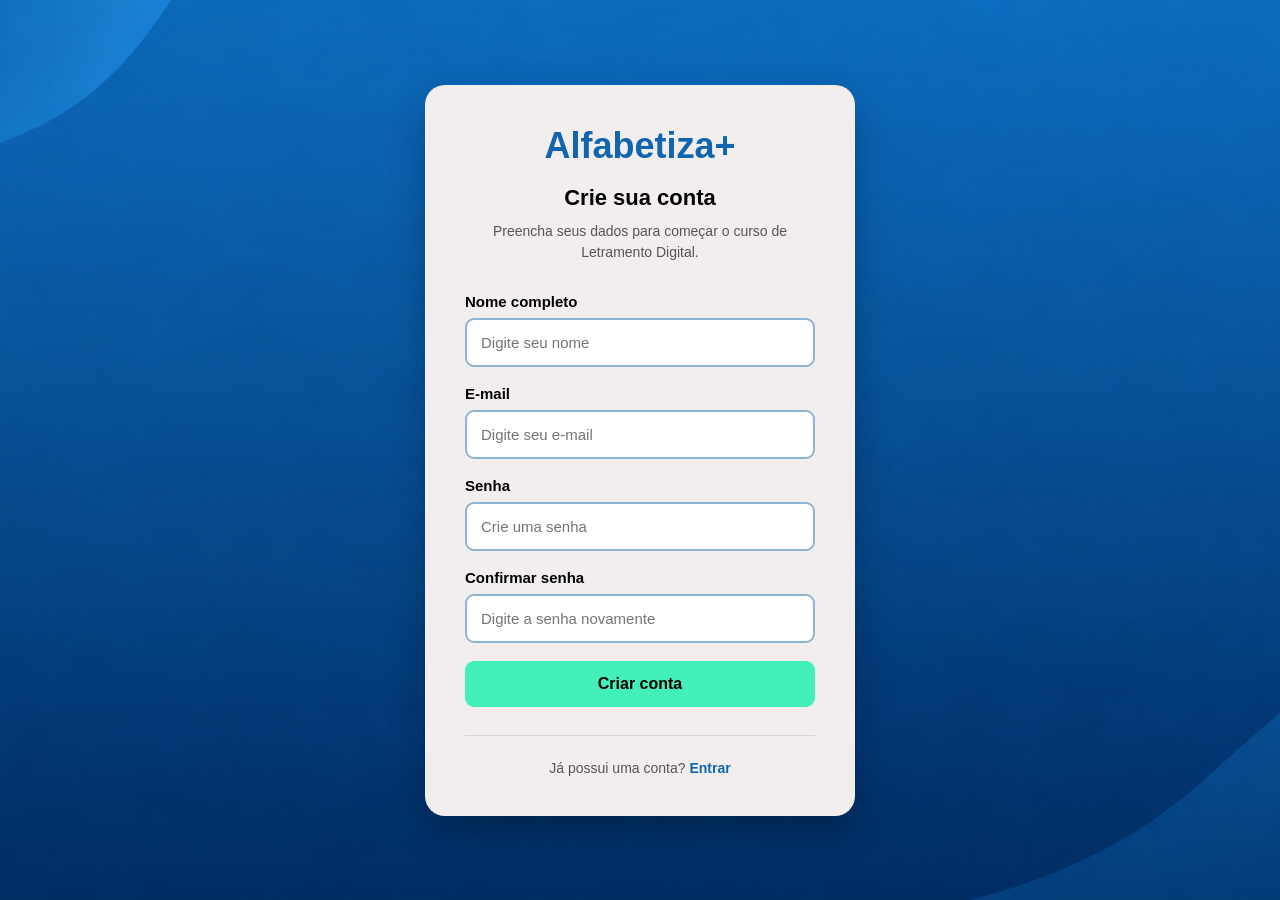
==== page_App/cadastro.html @ 1914c4fa "Fix link case sensitivity in cadastro.html correção na escrita" ====
<!DOCTYPE html>
<html lang="pt-BR">

<head>
    <meta charset="UTF-8">
    <meta name="viewport" content="width=device-width, initial-scale=1.0">

    <meta name="description" content="Alfabetiza+ - Cadastro">

    <title>Alfabetiza+ | Cadastro</title>

    <link rel="stylesheet" href="stylepagecolor.css">
</head>

<body>

    <main class="cadastro-page">

        <section class="cadastro-card">

            <header class="cadastro-header">

                <h1 class="logo">Alfabetiza+</h1>

                <h2 class="cadastro-title">
                    Crie sua conta
                </h2>

                <p class="cadastro-description">
                    Preencha seus dados para começar o curso de Letramento Digital.
                </p>

            </header>


            <form class="cadastro-form">

                <div class="form-group">

                    <label for="nome">Nome completo</label>

                    <input
                        type="text"
                        id="nome"
                        name="nome"
                        placeholder="Digite seu nome"
                        autocomplete="name"
                        required
                    >

                </div>


                <div class="form-group">

                    <label for="email">E-mail</label>

                    <input
                        type="email"
                        id="email"
                        name="email"
                        placeholder="Digite seu e-mail"
                        autocomplete="email"
                        required
                    >

                </div>


                <div class="form-group">

                    <label for="password">Senha</label>

                    <input
                        type="password"
                        id="password"
                        name="password"
                        placeholder="Crie uma senha"
                        autocomplete="new-password"
                        required
                    >

                </div>


                <div class="form-group">

                    <label for="confirm-password">
                        Confirmar senha
                    </label>

                    <input
                        type="password"
                        id="confirm-password"
                        name="confirm-password"
                        placeholder="Digite a senha novamente"
                        autocomplete="new-password"
                        required
                    >

                </div>


                <button type="submit" class="cadastro-button">
                    Criar conta
                </button>

            </form>


            <footer class="cadastro-footer">

                <p>
                    Já possui uma conta?
                    <a href="../page_App/login.html" class="login-link">
                        Entrar
                    </a>
                </p>

            </footer>

        </section>

    </main>

</body>

</html>
---- page_App/stylepagecolor.css ----
:root {

    --cor-fundo-top: #1065AE;
    --cor-fundo-bottom: #0b2e4a;

    --caixa-texto: #f2eeee;

    --texto-escuro: #000000;
    --texto-claro: #ffffff;

    --cor-botao1: #44f0b9;
    --cor-botao2: #8bb4d5;

    --cor-alerta: #f04444;
    --cor-atencao: #f0e144;

    font-family: Arial, sans-serif, Helvetica, Roboto, Inter, Verdana, Tahoma;
}



* {
    margin: 0;
    padding: 0;
    box-sizing: border-box;
}

body {
    min-height: 100vh;

    display: flex;
    justify-content: center;
    align-items: center;

    background-image:url(../page_App/icons/fundo.png) ;
    background-size: cover;
    background-position: center;
    background-repeat: no-repeat;

    color: var(--texto-claro);
}


/* ÁREA DO LOGIN*/

.login-page {
    width: 100%;
    min-height: 100vh;

    display: flex;
    justify-content: center;
    align-items: center;

    padding: 20px;
}


/*CAIXA DO LOGIN*/

.login-card {
    width: 100%;
    max-width: 430px;

    padding: 40px;

    background-color: var(--caixa-texto);

    border-radius: 20px;

    box-shadow: 0 15px 35px rgba(0, 0, 0, 0.25);

    color: var(--texto-escuro);
}


/*CABEÇALHO*/

.login-header {
    text-align: center;
    margin-bottom: 30px;
}

.logo {
    font-size: 36px;
    font-weight: 700;

    color: var(--cor-fundo-top);

    margin-bottom: 18px;
}

.login-title {
    font-size: 21px;
    line-height: 1.4;

    margin-bottom: 10px;
}

.login-description {
    font-size: 14px;
    line-height: 1.5;

    color: #555;
}


/* FORMULÁRIO*/

.login-form {
    display: flex;
    flex-direction: column;

    gap: 20px;
}

.form-group {
    display: flex;
    flex-direction: column;

    gap: 8px;
}

.form-group label {
    font-size: 15px;
    font-weight: 600;
}

.form-group input {
    width: 100%;

    padding: 14px;

    background-color: #ffffff;

    border: 2px solid var(--cor-botao2);

    border-radius: 9px;

    font-size: 15px;

    color: var(--texto-escuro);

    outline: none;

    transition: 0.2s;
}

.form-group input:focus {
    border-color: var(--cor-fundo-top);

    box-shadow: 0 0 0 3px rgba(16, 101, 174, 0.15);
}


/* OPÇÕES*/

.form-options {
    display: flex;
    justify-content: space-between;
    align-items: center;

    font-size: 13px;
}

.remember-me {
    display: flex;
    align-items: center;

    gap: 7px;

    cursor: pointer;
}

.remember-me input {
    accent-color: var(--cor-fundo-top);
}

.forgot-password {
    color: var(--cor-fundo-top);

    text-decoration: none;

    font-weight: 600;
}

.forgot-password:hover {
    text-decoration: underline;
}


/* BOTÃO ENTRAR*/

.login-button {
    width: 100%;

    padding: 14px;

    border: none;
    border-radius: 9px;

    background-color: var(--cor-botao1);

    color: var(--texto-escuro);

    font-size: 16px;
    font-weight: 700;

    cursor: pointer;

    transition: 0.2s;
}

.login-button:hover {
    background-color: var(--cor-botao2);

    transform: translateY(-1px);
}

.login-button:active {
    transform: translateY(0);
}


/* CADASTRO*/

.login-footer {
    text-align: center;

    margin-top: 28px;
    padding-top: 24px;

    border-top: 1px solid #d5d5d5;

    font-size: 14px;

    color: #555;
}

.register-link {
    color: var(--cor-fundo-top);

    font-weight: 700;

    text-decoration: none;
}

.register-link:hover {
    text-decoration: underline;
}


/* RESPONSIVIDADE*/

@media (max-width: 480px) {

    .login-card {
        padding: 30px 22px;
    }

    .logo {
        font-size: 30px;
    }

    .login-title {
        font-size: 19px;
    }

}

/* =========================
   PÁGINA DE CADASTRO
========================= */

.cadastro-page {
    width: 100%;
    min-height: 100vh;

    display: flex;
    justify-content: center;
    align-items: center;

    padding: 20px;
}


/* CARD DE CADASTRO*/

.cadastro-card {
    width: 100%;
    max-width: 430px;

    padding: 40px;

    background-color: var(--caixa-texto);

    border-radius: 20px;

    box-shadow: 0 15px 35px rgba(0, 0, 0, 0.25);

    color: var(--texto-escuro);
}


/* CABEÇALHO */

.cadastro-header {
    text-align: center;

    margin-bottom: 30px;
}

.cadastro-title {
    font-size: 22px;

    margin-bottom: 10px;
}

.cadastro-description {
    font-size: 14px;

    line-height: 1.5;

    color: #555;
}


/* FORMULÁRIO*/

.cadastro-form {
    display: flex;
    flex-direction: column;

    gap: 18px;
}


/*BOTÃO CADASTRAR*/

.cadastro-button {
    width: 100%;

    padding: 14px;

    border: none;
    border-radius: 9px;

    background-color: var(--cor-botao1);

    color: var(--texto-escuro);

    font-size: 16px;
    font-weight: 700;

    cursor: pointer;

    transition: 0.2s;
}

.cadastro-button:hover {
    background-color: var(--cor-botao2);

    transform: translateY(-1px);
}

.cadastro-button:active {
    transform: translateY(0);
}


/* RODAPÉ*/

.cadastro-footer {
    text-align: center;

    margin-top: 28px;
    padding-top: 24px;

    border-top: 1px solid #d5d5d5;

    font-size: 14px;

    color: #555;
}

.login-link {
    color: var(--cor-fundo-top);

    font-weight: 700;

    text-decoration: none;
}

.login-link:hover {
    text-decoration: underline;
}

/* PÁGINA DE RECUPERAÇÃO*/
.recuperacao-page {
    width: 100%;
    min-height: 100vh;

    display: flex;
    justify-content: center;
    align-items: center;

    padding: 20px;
}


/* CARD */

.recuperacao-card {
    width: 100%;
    max-width: 430px;

    padding: 40px;

    background-color: var(--caixa-texto);

    border-radius: 20px;

    box-shadow: 0 15px 35px rgba(0, 0, 0, 0.25);

    color: var(--texto-escuro);
}


/*CABEÇALHO*/

.recuperacao-header {
    text-align: center;

    margin-bottom: 30px;
}

.recuperacao-title {
    font-size: 22px;

    margin-bottom: 12px;
}

.recuperacao-description {
    font-size: 14px;

    line-height: 1.6;

    color: #555;
}


/*FORMULÁRIO*/

.recuperacao-form {
    display: flex;
    flex-direction: column;

    gap: 20px;
}


/* BOTÃO*/

.recuperacao-button {
    width: 100%;

    padding: 14px;

    border: none;
    border-radius: 9px;

    background-color: var(--cor-botao1);

    color: var(--texto-escuro);

    font-size: 16px;
    font-weight: 700;

    cursor: pointer;

    transition: 0.2s;
}

.recuperacao-button:hover {
    background-color: var(--cor-botao2);

    transform: translateY(-1px);
}


/*VOLTAR PARA LOGIN*/

.recuperacao-footer {
    text-align: center;

    margin-top: 28px;
    padding-top: 24px;

    border-top: 1px solid #d5d5d5;
}

.back-login {
    color: var(--cor-fundo-top);

    font-size: 14px;
    font-weight: 700;

    text-decoration: none;
}

.back-login:hover {
    text-decoration: underline;
}
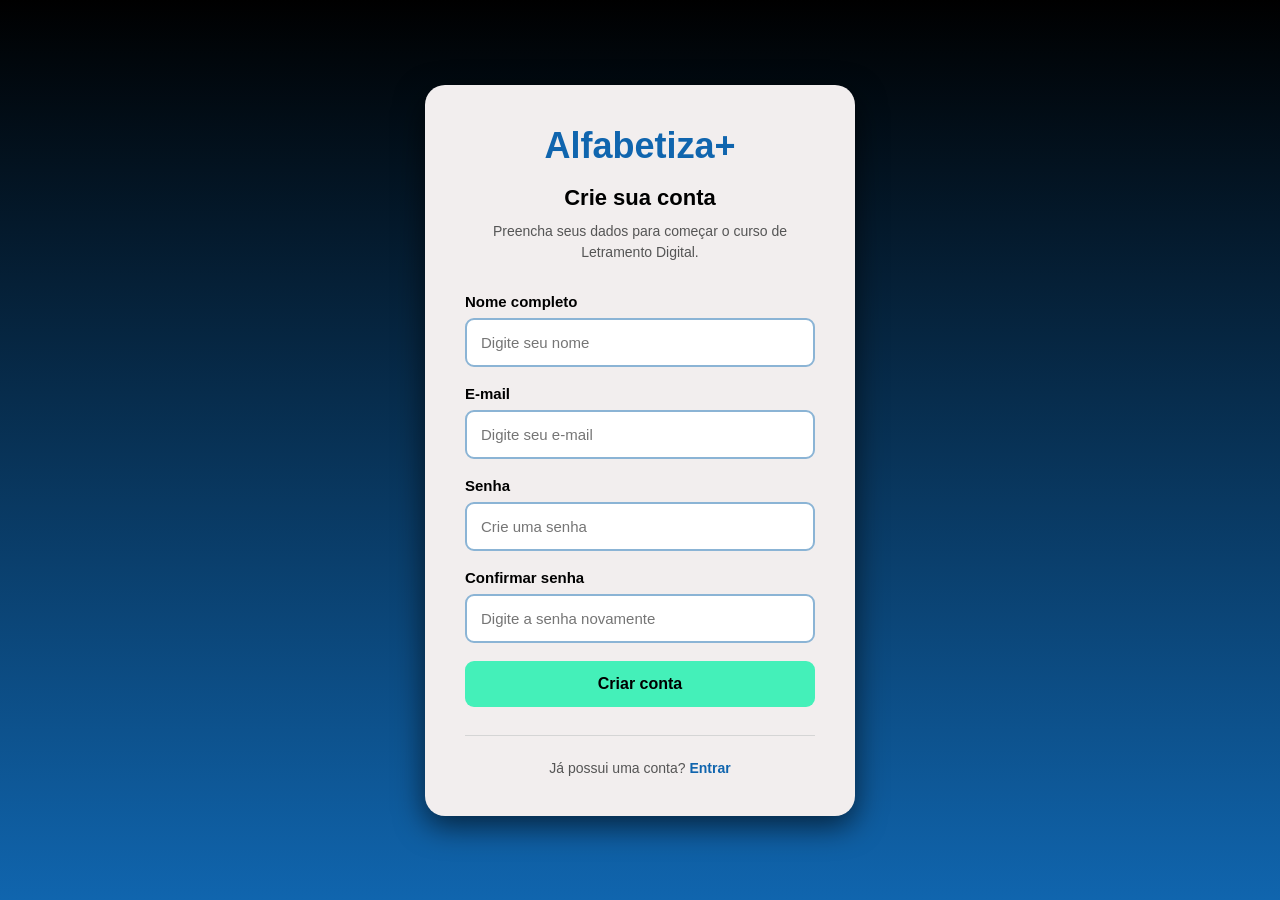
==== commit 2936784a: "Update login link to point to index.html" ====
--- a/page_App/cadastro.html
+++ b/page_App/cadastro.html
@@ -112,7 +112,7 @@
 
                 <p>
                     Já possui uma conta?
-                    <a href="../page_App/login.html" class="login-link">
+                    <a href="index.html" class="login-link">
                         Entrar
                     </a>
                 </p>
--- a/page_App/stylepagecolor.css
+++ b/page_App/stylepagecolor.css
@@ -46,7 +46,7 @@
 .login-page {
     width: 100%;
     min-height: 100vh;
-
+    background-image: linear-gradient(to bottom, var(--texto-escuro), var(--cor-fundo-top));
     display: flex;
     justify-content: center;
     align-items: center;
@@ -67,7 +67,7 @@
 
     border-radius: 20px;
 
-    box-shadow: 0 15px 35px rgba(0, 0, 0, 0.25);
+    box-shadow: 0 10px 30px rgba(0, 0, 0, 0.6);
 
     color: var(--texto-escuro);
 }
@@ -244,6 +244,30 @@
     text-decoration: none;
 }
 
+a#continue-btn {
+    text-decoration: none;
+    width: 50%;
+    padding: 10px;
+    margin-top: 20px;
+    
+    border: none;
+    border-radius: 9px;
+
+    background-color: var(--cor-botao2);
+    color: var(--caixa-texto);
+
+    font-size: 16px;
+    font-weight: 700;
+
+    cursor: pointer;
+    transition: 0.2s;
+}
+a#continue-btn:hover {
+    background-color: var(--cor-fundo-top);
+    transform: translateY(-1px);
+    color: var(--caixa-texto);
+}
+
 .register-link:hover {
     text-decoration: underline;
 }
@@ -274,7 +298,7 @@
 .cadastro-page {
     width: 100%;
     min-height: 100vh;
-
+    background-image: linear-gradient(to bottom, var(--texto-escuro), var(--cor-fundo-top));
     display: flex;
     justify-content: center;
     align-items: center;
@@ -295,7 +319,7 @@
 
     border-radius: 20px;
 
-    box-shadow: 0 15px 35px rgba(0, 0, 0, 0.25);
+    box-shadow: 0 10px 30px rgba(0, 0, 0, 0.6);
 
     color: var(--texto-escuro);
 }
@@ -398,7 +422,7 @@
 .recuperacao-page {
     width: 100%;
     min-height: 100vh;
-
+    background-image: linear-gradient(to bottom, var(--texto-escuro), var(--cor-fundo-top));
     display: flex;
     justify-content: center;
     align-items: center;
@@ -419,7 +443,7 @@
 
     border-radius: 20px;
 
-    box-shadow: 0 15px 35px rgba(0, 0, 0, 0.25);
+    box-shadow: 0 10px 30px rgba(0, 0, 0, 0.6);
 
     color: var(--texto-escuro);
 }
@@ -509,4 +533,4 @@
 
 .back-login:hover {
     text-decoration: underline;
-}+}
